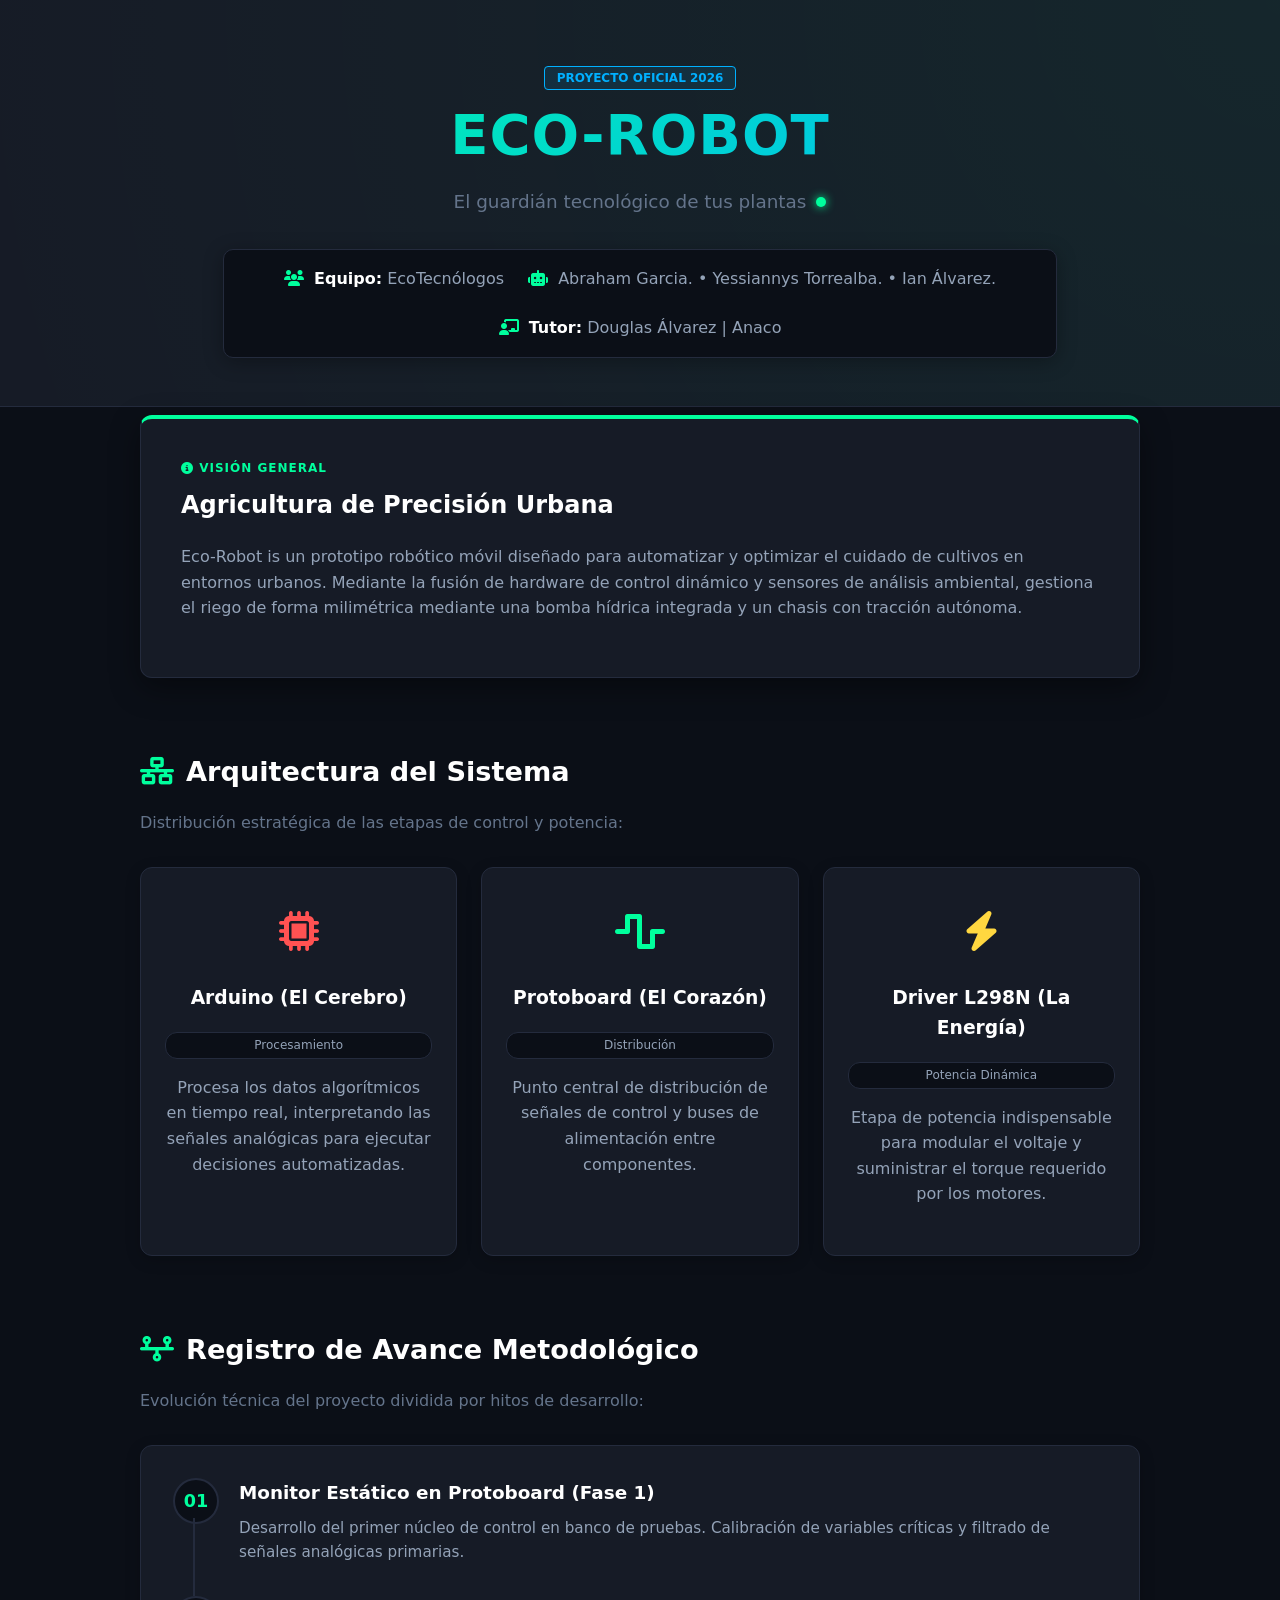
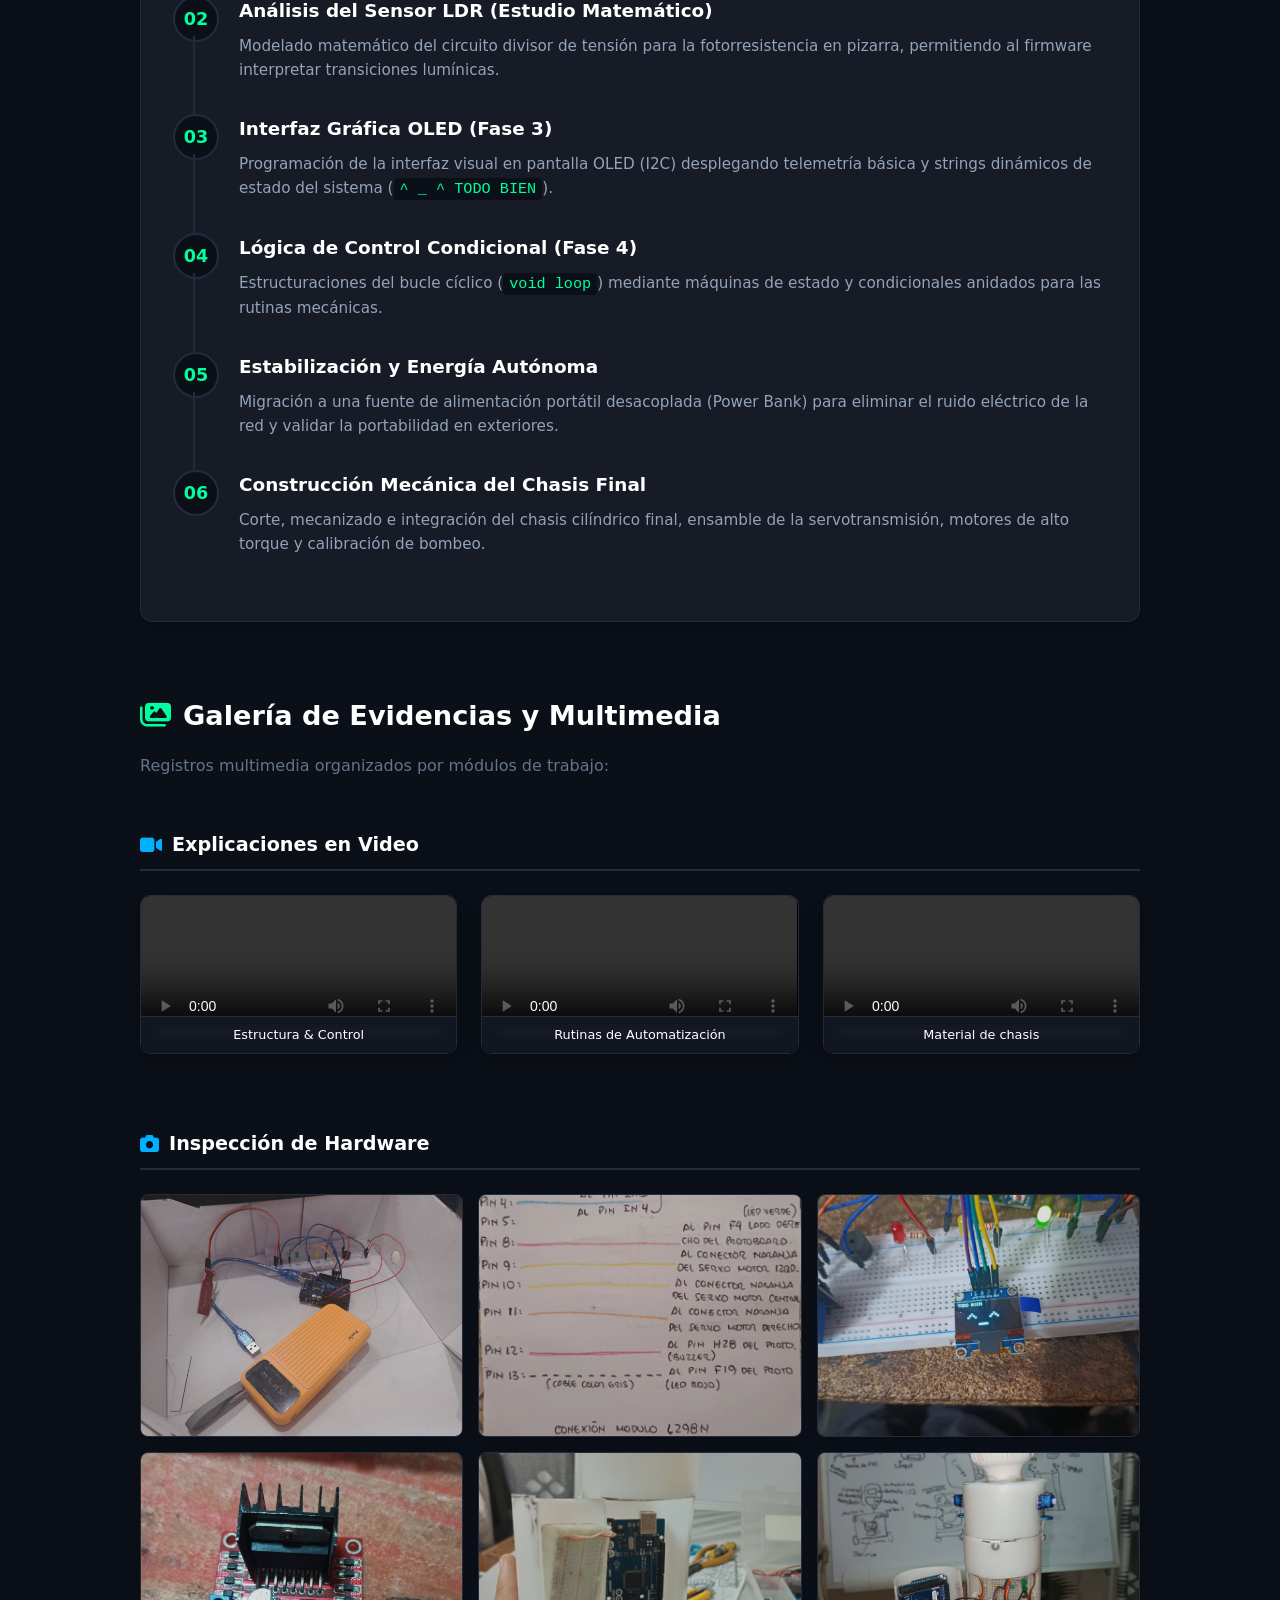
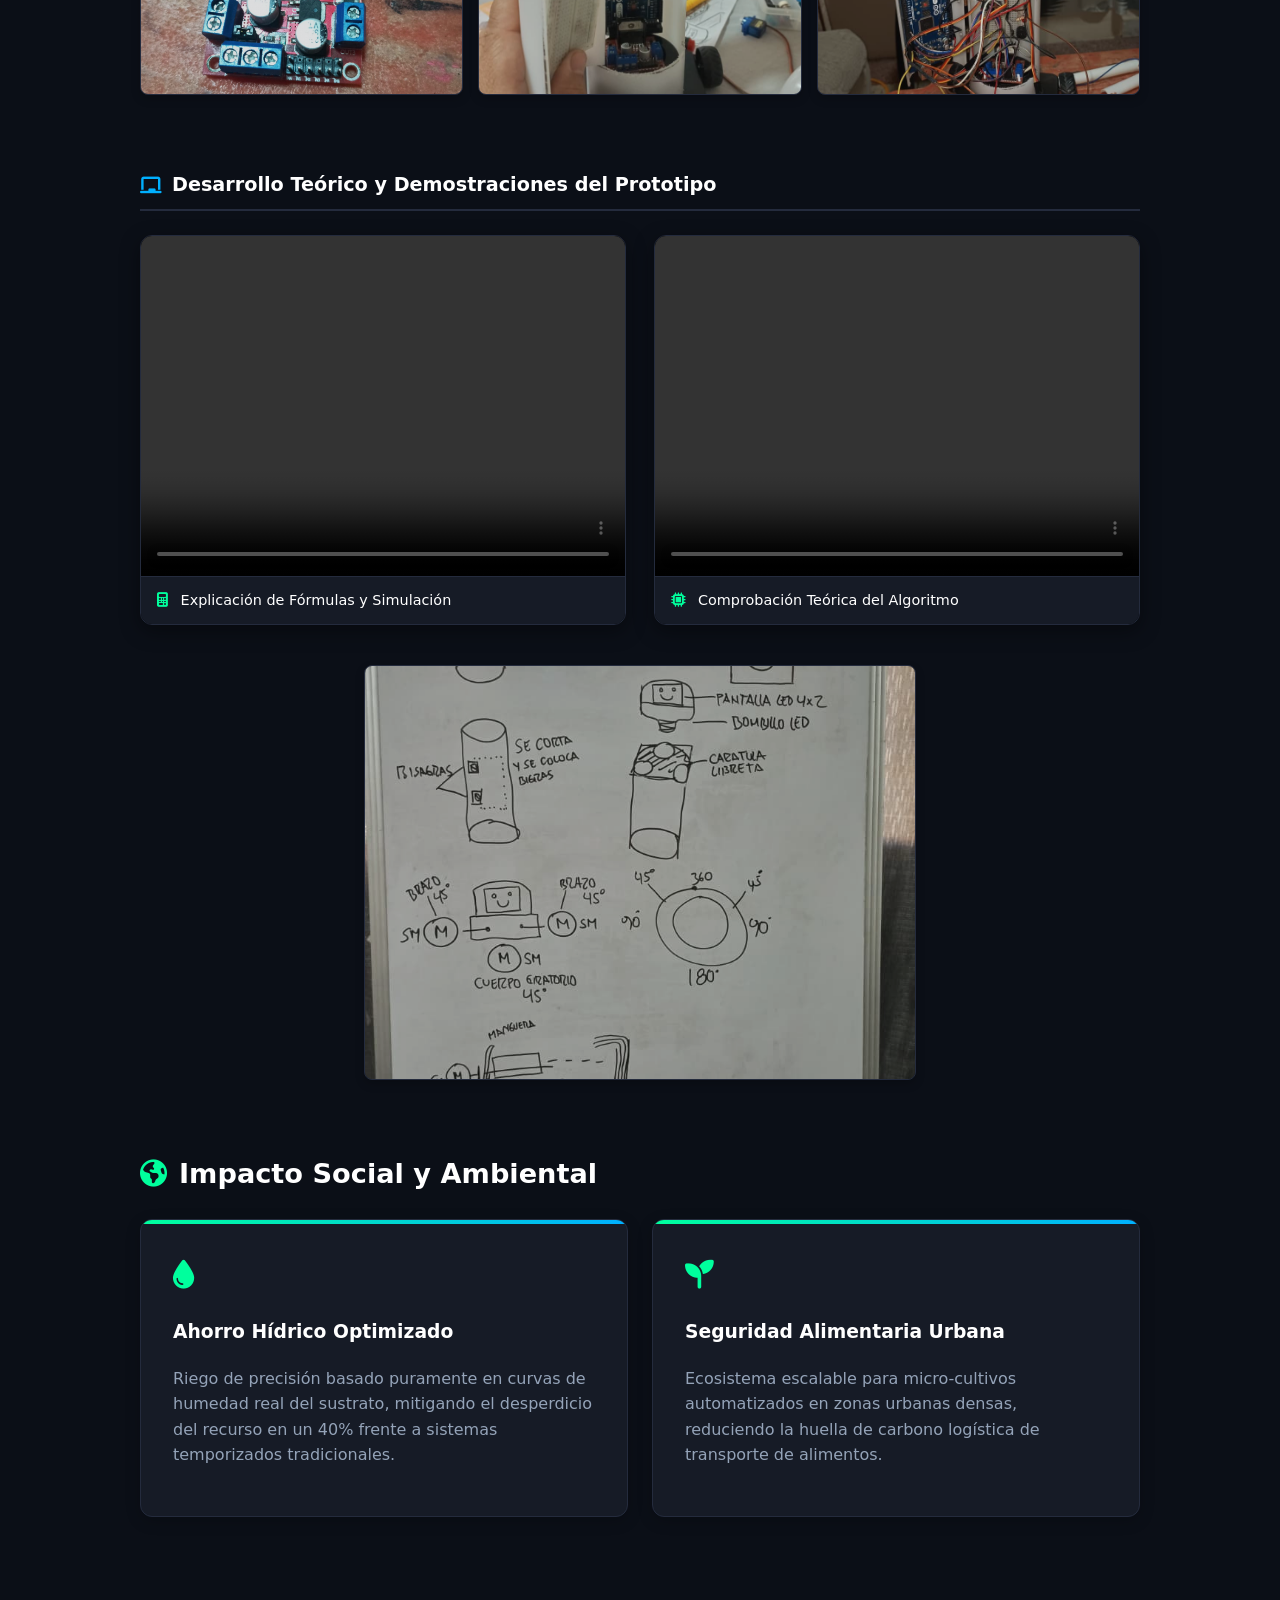
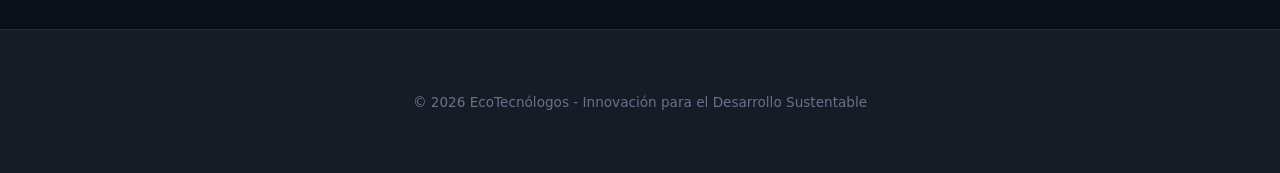
==== ECOROBOT/index.html @ e7c1a078 "Add files via upload" ====
<!DOCTYPE html>
<html lang="es">
<head>
    <meta charset="UTF-8">
    <meta name="viewport" content="width=device-width, initial-scale=1.0">
    <title>Eco-Robot | Olimpiadas de Robótica Creativa 2026</title>
    <link rel="stylesheet" href="estilos.css">
    <!-- Set de íconos moderno -->
    <link rel="stylesheet" href="https://cdnjs.cloudflare.com/ajax/libs/font-awesome/6.4.0/css/all.min.css">
</head>
<body>

    <header>
        <div class="header-content">
            <span class="badge-nano">PROYECTO OFICIAL 2026</span>
            <h1>Eco-Robot</h1>
            <p class="tagline">El guardián tecnológico de tus plantas <span class="pulse-dot"></span></p>
            
            <div class="credits-panel">
                <div class="credit-item"><i class="fa-solid fa-users"></i> <strong>Equipo:</strong> EcoTecnólogos</div>
                <div class="credit-item"><i class="fa-solid fa-robot"></i> Abraham Garcia. • Yessiannys Torrealba. • Ian Álvarez.</div>
                <div class="credit-item"><i class="fa-solid fa-chalkboard-user"></i> <strong>Tutor:</strong> Douglas Álvarez | Anaco</div>
            </div>
        </div>
    </header>

    <div class="container">
        
        <!-- INTRODUCCIÓN -->
        <section class="intro-box">
            <div class="intro-badge"><i class="fa-solid fa-circle-info"></i> VISIÓN GENERAL</div>
            <h2>Agricultura de Precisión Urbana</h2>
            <p>Eco-Robot is un prototipo robótico móvil diseñado para automatizar y optimizar el cuidado de cultivos en entornos urbanos. Mediante la fusión de hardware de control dinámico y sensores de análisis ambiental, gestiona el riego de forma milimétrica mediante una bomba hídrica integrada y un chasis con tracción autónoma.</p>
        </section>

        <!-- ARQUITECTURA -->
        <h2 class="section-title"><i class="fa-solid fa-network-wired"></i> Arquitectura del Sistema</h2>
        <p class="section-subtitle">Distribución estratégica de las etapas de control y potencia:</p>

        <div class="grid-architecture">
            <div class="arch-card">
                <div class="arch-icon icon-brain"><i class="fa-solid fa-microchip"></i></div>
                <h3>Arduino (El Cerebro)</h3>
                <div class="card-tag">Procesamiento</div>
                <p>Procesa los datos algorítmicos en tiempo real, interpretando las señales analógicas para ejecutar decisiones automatizadas.</p>
            </div>
            <div class="arch-card">
                <div class="arch-icon icon-heart"><i class="fa-solid fa-wave-square"></i></div>
                <h3>Protoboard (El Corazón)</h3>
                <div class="card-tag">Distribución</div>
                <p>Punto central de distribución de señales de control y buses de alimentación entre componentes.</p>
            </div>
            <div class="arch-card">
                <div class="arch-icon icon-power"><i class="fa-solid fa-bolt"></i></div>
                <h3>Driver L298N (La Energía)</h3>
                <div class="card-tag">Potencia Dinámica</div>
                <p>Etapa de potencia indispensable para modular el voltaje y suministrar el torque requerido por los motores.</p>
            </div>
        </div>

        <!-- LÍNEA DE TIEMPO LIMPIA -->
        <h2 class="section-title"><i class="fa-solid fa-timeline"></i> Registro de Avance Metodológico</h2>
        <p class="section-subtitle">Evolución técnica del proyecto dividida por hitos de desarrollo:</p>
        
        <div class="timeline-clean">
            <div class="timeline-step">
                <div class="step-number">01</div>
                <div class="step-info">
                    <h3>Monitor Estático en Protoboard (Fase 1)</h3>
                    <p>Desarrollo del primer núcleo de control en banco de pruebas. Calibración de variables críticas y filtrado de señales analógicas primarias.</p>
                </div>
            </div>
            <div class="timeline-step">
                <div class="step-number">02</div>
                <div class="step-info">
                    <h3>Análisis del Sensor LDR (Estudio Matemático)</h3>
                    <p>Modelado matemático del circuito divisor de tensión para la fotorresistencia en pizarra, permitiendo al firmware interpretar transiciones lumínicas.</p>
                </div>
            </div>
            <div class="timeline-step">
                <div class="step-number">03</div>
                <div class="step-info">
                    <h3>Interfaz Gráfica OLED (Fase 3)</h3>
                    <p>Programación de la interfaz visual en pantalla OLED (I2C) desplegando telemetría básica y strings dinámicos de estado del sistema (<code>^ _ ^ TODO BIEN</code>).</p>
                </div>
            </div>
            <div class="timeline-step">
                <div class="step-number">04</div>
                <div class="step-info">
                    <h3>Lógica de Control Condicional (Fase 4)</h3>
                    <p>Estructuraciones del bucle cíclico (<code>void loop</code>) mediante máquinas de estado y condicionales anidados para las rutinas mecánicas.</p>
                </div>
            </div>
            <div class="timeline-step">
                <div class="step-number">05</div>
                <div class="step-info">
                    <h3>Estabilización y Energía Autónoma</h3>
                    <p>Migración a una fuente de alimentación portátil desacoplada (Power Bank) para eliminar el ruido eléctrico de la red y validar la portabilidad en exteriores.</p>
                </div>
            </div>
            <div class="timeline-step">
                <div class="step-number">06</div>
                <div class="step-info">
                    <h3>Construcción Mecánica del Chasis Final</h3>
                    <p>Corte, mecanizado e integración del chasis cilíndrico final, ensamble de la servotransmisión, motores de alto torque y calibración de bombeo.</p>
                </div>
            </div>
        </div>

        <!-- GALERÍA DE EVIDENCIAS Y MULTIMEDIA -->
        <h2 class="section-title"><i class="fa-solid fa-images"></i> Galería de Evidencias y Multimedia</h2>
        <p class="section-subtitle">Registros multimedia organizados por módulos de trabajo:</p>

        <div class="portfolio-gallery">
            
            <!-- Bloque de Videos Generales -->
            <div class="gallery-section">
                <h3><i class="fa-solid fa-video"></i> Explicaciones en Video</h3>
                <div class="video-grid">
                    <div class="media-box">
                        <video src="WhatsApp Video 2026-05-18 at 6.54.21 PM.mp4" controls></video>
                        <span class="media-label">Estructura & Control</span>
                    </div>
                    <div class="media-box">
                        <video src="WhatsApp Video 2026-05-18 at 6.52.00 PM.mp4" controls></video>
                        <span class="media-label">Rutinas de Automatización</span>
                    </div>
                    <div class="media-box">
                        <video src="WhatsApp Video 2026-05-18 at 6.54.24 PM.mp4" controls></video>
                        <span class="media-label">Material de chasis</span>
                    </div>
                </div>
            </div>

            <!-- Bloque de Fotos Generales -->
            <div class="gallery-section">
                <h3><i class="fa-solid fa-camera"></i> Inspección de Hardware</h3>
                <div class="photo-grid">
                    <div class="photo-card">
                        <img src="1.jpeg" alt="Montaje inicial">
                        <div class="photo-info"><h4>Prototipo Inicial</h4><p>Montaje primario</p></div>
                    </div>
                    <div class="photo-card">
                        <img src="pines.jpeg" alt="Estructura del circuito">
                        <div class="photo-info"><h4>Distribución de Buses</h4><p>Cableado de control</p></div>
                    </div>
                    <div class="photo-card">
                        <img src="pantalla.jpeg" alt="Pantalla OLED">
                        <div class="photo-info"><h4>Display OLED</h4><p>Telemetría en tiempo real</p></div>
                    </div>
                    <div class="photo-card">
                        <img src="Alimentacion.jpeg" alt="Circuito autónomo">
                        <div class="photo-info"><h4>Alimentación Portátil</h4><p>Test de desacoplamiento</p></div>
                    </div>
                    <div class="photo-card">
                        <img src="Despiece.jpeg" alt="Componentes chasis">
                        <div class="photo-info"><h4>Despiece Mecánico</h4><p>Estructura del Chasis</p></div>
                    </div>
                    <div class="photo-card">
                        <img src="robo.jpeg" alt="Estructura cilíndrica">
                        <div class="photo-info"><h4>Cuerpo Cilíndrico</h4><p>Ensamble estructural</p></div>
                    </div>
                </div>
            </div>

            <!-- Bloque de Análisis en Pizarra y Demostraciones Avanzadas -->
            <div class="gallery-section">
                <h3><i class="fa-solid fa-chalkboard"></i> Desarrollo Teórico y Demostraciones del Prototipo</h3>
                
                <!-- Videos Teóricos en Paralelo -->
                <div class="video-grid-theory">
                    <div class="media-box-theory">
                        <video controls>
                            <source src="Izquierdo.mp4" type="video/mp4">
                            Tu navegador no soporta videos integrados.
                        </video>
                        <div class="media-label-theory">
                            <i class="fas fa-calculator"></i> Explicación de Fórmulas y Simulación
                        </div>
                    </div>

                    <div class="media-box-theory">
                        <video controls>
                            <source src="Central.mp4" type="video/mp4">
                            Tu navegador no soporta videos integrados.
                        </video>
                        <div class="media-label-theory">
                            <i class="fas fa-microchip"></i> Comprobación Teórica del Algoritmo
                        </div>
                    </div>
                </div>

                <!-- Imagen de la Pizarra Centrada Abajo -->
                <div class="board-grid">
                    <div class="photo-card">
                        <img src="Control.jpeg" alt="PIZARRA">
                        <div class="photo-info">
                            <h4>Cálculos y Ajustes Estructura de Control</h4>
                            <p>Calibración analógica y modelado matemático</p>
                        </div>
                    </div>
                </div>
            </div>

        </div> <!-- Fin de portfolio-gallery -->

        <!-- IMPACTO -->
        <h2 class="section-title"><i class="fa-solid fa-earth-americas"></i> Impacto Social y Ambiental</h2>
        <div class="grid-components">
            <div class="card">
                <div class="card-icon-top"><i class="fa-solid fa-droplet"></i></div>
                <h3>Ahorro Hídrico Optimizado</h3>
                <p>Riego de precisión basado puramente en curvas de humedad real del sustrato, mitigando el desperdicio del recurso en un 40% frente a sistemas temporizados tradicionales.</p>
            </div>
            <div class="card">
                <div class="card-icon-top"><i class="fa-solid fa-seedling"></i></div>
                <h3>Seguridad Alimentaria Urbana</h3>
                <p>Ecosistema escalable para micro-cultivos automatizados en zonas urbanas densas, reduciendo la huella de carbono logística de transporte de alimentos.</p>
            </div>
        </div>

    </div>

    <footer>
        <p>© 2026 EcoTecnólogos - Innovación para el Desarrollo Sustentable</p>
    </footer>

</body>
</html>
---- ECOROBOT/estilos.css ----
/* --- Variables de Paleta Dark Tech (Negro y Verde) --- */
:root {
    --bg-main: #0b0f17;             /* Negro profundo de fondo general */
    --bg-card: #161b26;             /* Gris grafito oscuro para las tarjetas y paneles */
    --primary-green: #00ff9d;       /* Verde menta/neón eléctrico de alto contraste */
    --accent-light-green: #00df89;  /* Verde intermedio para degradados y pulso */
    --primary-blue: #00b0ff;        /* Azul eléctrico para el toque de hardware */
    --border-color: #242b3d;        /* Gris oscuro para bordes limpios en modo oscuro */
    --text-main: #94a3b8;           /* Gris claro/plateado para lectura cómoda */
    --text-bright: #ffffff;         /* Blanco puro para títulos y resaltar información */
    --text-dim: #64748b;            /* Gris apagado para datos secundarios */
}

body {
    font-family: 'Segoe UI', system-ui, sans-serif;
    line-height: 1.6;
    margin: 0; padding: 0;
    background-color: var(--bg-main) !important; /* Fuerza el fondo negro profundo */
    color: var(--text-main);
}

.container {
    max-width: 1000px;
    margin: 0 auto;
    padding: 2rem 1.5rem;
}

/* --- Encabezado Oscuro --- */
header {
    background: radial-gradient(circle at top right, rgba(0, 255, 157, 0.05), transparent), var(--bg-card);
    border-bottom: 1px solid var(--border-color);
    padding: 4rem 1rem 3rem 1rem;
    text-align: center;
}

header h1 {
    margin: 0; font-size: 3.5rem; font-weight: 800;
    background: linear-gradient(135deg, var(--primary-green), var(--primary-blue));
    -webkit-background-clip: text; -webkit-text-fill-color: transparent;
    text-transform: uppercase;
    letter-spacing: 1px;
}

.tagline {
    font-size: 1.15rem; color: var(--text-dim);
    margin: 0.5rem 0 2rem 0;
    display: flex; align-items: center; justify-content: center; gap: 10px;
}

.pulse-dot {
    width: 10px; height: 10px; background-color: var(--primary-green);
    border-radius: 50%; box-shadow: 0 0 10px var(--primary-green);
    animation: pulse 2s infinite;
}
@keyframes pulse {
    0%, 100% { transform: scale(0.95); opacity: 0.6; box-shadow: 0 0 8px var(--primary-green); }
    50% { transform: scale(1.2) ; opacity: 1; box-shadow: 0 0 16px var(--primary-green); }
}

.badge-nano {
    background: rgba(0, 176, 255, 0.1); border: 1px solid var(--primary-blue);
    color: var(--primary-blue); padding: 4px 12px; font-size: 0.75rem; font-weight: bold; border-radius: 4px;
}

.credits-panel {
    display: flex; flex-wrap: wrap; justify-content: center; gap: 1.5rem;
    max-width: 800px; margin: 0 auto; background: var(--bg-main);
    padding: 1rem; border-radius: 10px; border: 1px solid var(--border-color);
    box-shadow: 0 4px 20px rgba(0, 0, 0, 0.3);
}

.credit-item { color: var(--text-main); }
.credit-item strong { color: var(--text-bright); }
.credit-item i { color: var(--primary-green); margin-right: 5px; }

/* --- Panel de Introducción --- */
.intro-box {
    background: var(--bg-card); padding: 2.5rem; border-radius: 12px;
    border: 1px solid var(--border-color); border-top: 4px solid var(--primary-green);
    margin: -1.5rem auto 4rem auto; box-shadow: 0 10px 30px rgba(0, 0, 0, 0.4);
}

.intro-badge { font-size: 0.75rem; color: var(--primary-green); font-weight: bold; margin-bottom: 0.5rem; letter-spacing: 1px; }
.intro-box h2 { color: var(--text-bright); margin-top: 0; }
.intro-box p { color: var(--text-main); }

/* --- Títulos de Sección --- */
.section-title { color: var(--text-bright); font-size: 1.7rem; margin-top: 4.5rem; margin-bottom: 0.5rem; display: flex; align-items: center; gap: 12px; }
.section-title i { color: var(--primary-green); }
.section-subtitle { margin-bottom: 2rem; color: var(--text-dim); font-size: 1rem; }

/* --- Grid de Arquitectura Interactiva --- */
.grid-architecture { display: grid; grid-template-columns: repeat(auto-fit, minmax(280px, 1fr)); gap: 1.5rem; margin-bottom: 4rem; }

.arch-card { 
    background: var(--bg-card); padding: 2rem 1.5rem; border-radius: 12px; 
    text-align: center; border: 1px solid var(--border-color); 
    box-shadow: 0 4px 15px rgba(0, 0, 0, 0.2);
    transition: all 0.3s ease;
}

.arch-card h3 { color: var(--text-bright); }
.arch-card p { color: var(--text-main); }

/* Hover: Eleva la tarjeta e ilumina el borde con el verde neón */
.arch-card:hover {
    transform: translateY(-5px);
    box-shadow: 0 12px 25px rgba(0, 255, 157, 0.08);
    border-color: var(--primary-green);
}

.arch-icon { font-size: 2.5rem; margin-bottom: 1rem; transition: transform 0.3s ease; }
.arch-card:hover .arch-icon { transform: scale(1.1); }

.icon-brain { color: #ff5252; } 
.icon-heart { color: var(--primary-green); } 
.icon-power { color: #ffd740; }

.card-tag { font-size: 0.75rem; background: var(--bg-main); padding: 3px 12px; border-radius: 12px; color: var(--text-main); margin-bottom: 0.8rem; font-weight: 500; border: 1px solid var(--border-color); }

/* --- Línea de Tiempo Limpia --- */
.timeline-clean {
    background: var(--bg-card); border: 1px solid var(--border-color);
    border-radius: 12px; padding: 2rem; box-shadow: 0 4px 15px rgba(0,0,0,0.2);
}
.timeline-step { display: flex; gap: 20px; padding-bottom: 2rem; position: relative; }
.timeline-step:not(:last-child)::after {
    content: ''; position: absolute; top: 40px; left: 20px; bottom: 0; width: 2px; background-color: var(--border-color);
}
.step-number {
    background: var(--bg-main); color: var(--primary-green); font-weight: bold; font-size: 1.1rem;
    width: 42px; height: 42px; border-radius: 50%; display: flex; align-items: center; justify-content: center;
    flex-shrink: 0; border: 2px solid var(--border-color); transition: all 0.3s ease;
}
/* Efecto al pasar el cursor sobre la fila */
.timeline-step:hover .step-number {
    background: var(--primary-green); color: var(--bg-main); border-color: var(--primary-green);
    box-shadow: 0 0 10px var(--primary-green);
}
.step-info h3 { margin: 0 0 0.5rem 0; font-size: 1.15rem; color: var(--text-bright); }
.step-info p { margin: 0; color: var(--text-main); font-size: 0.95rem; }
.step-info code { background: var(--bg-main); color: var(--primary-green); padding: 2px 6px; border-radius: 4px; font-family: monospace; }

/* --- Portafolio de Imágenes en Modo Oscuro --- */
.portfolio-gallery { display: flex; flex-direction: column; gap: 3.5rem; margin-top: 2rem; }
.gallery-section h3 {
    font-size: 1.2rem; color: var(--text-bright); border-bottom: 2px solid var(--border-color); padding-bottom: 8px; margin-bottom: 1.5rem; display: flex; align-items: center; gap: 10px;
}
.gallery-section h3 i { color: var(--primary-blue); }

/* Rejilla de Videos */
.video-grid { display: grid; grid-template-columns: repeat(auto-fit, minmax(280px, 1fr)); gap: 1.5rem; }
.media-box {
    background: #000; border-radius: 10px; overflow: hidden; position: relative; 
    border: 1px solid var(--border-color); box-shadow: 0 4px 15px rgba(0,0,0,0.3);
    transition: all 0.3s ease;
}
.media-box:hover {
    transform: translateY(-4px);
    box-shadow: 0 12px 25px rgba(0,0,0,0.5);
    border-color: var(--primary-blue);
}
.media-box video { width: 100%; display: block; max-height: 240px; object-fit: cover; }
.media-label {
    position: absolute; bottom: 0; left: 0; right: 0; background: rgba(22, 27, 38, 0.85); color: var(--text-bright); padding: 8px 12px; font-size: 0.8rem; text-align: center; backdrop-filter: blur(4px); border-top: 1px solid var(--border-color);
}

/* Rejillas de Fotos */
.photo-grid { display: grid; grid-template-columns: repeat(3, 1fr); gap: 15px; }
.board-grid { display: grid; grid-template-columns: repeat(3, 1fr); gap: 15px; }

.photo-card {
    background: var(--bg-card); border-radius: 8px; overflow: hidden; 
    border: 1px solid var(--border-color); position: relative; 
    aspect-ratio: 4 / 3; box-shadow: 0 4px 10px rgba(0,0,0,0.2);
    transition: all 0.3s ease;
}
/* Hover Fotos: Iluminación neón azulada en las fotos */
.photo-card:hover {
    transform: translateY(-5px);
    box-shadow: 0 12px 22px rgba(0, 176, 255, 0.15);
    border-color: var(--primary-blue);
}
.photo-card img { width: 100%; height: 100%; object-fit: cover; display: block; transition: transform 0.4s ease; opacity: 0.85; /* Un poco opacas por defecto para encajar con el modo oscuro */ }
.photo-card:hover img { transform: scale(1.06); opacity: 1; /* Ilumina al 100% al pasar el mouse */ }

.photo-info {
    position: absolute; bottom: 0; left: 0; right: 0; 
    background: linear-gradient(transparent, rgba(11, 15, 23, 0.95)); color: #fff; 
    padding: 30px 12px 12px 12px; opacity: 0; transition: opacity 0.3s ease;
}
.photo-card:hover .photo-info { opacity: 1; }
.photo-info h4 { margin: 0; font-size: 0.9rem; font-weight: 600; color: var(--text-bright); }
.photo-info p { margin: 2px 0 0 0; font-size: 0.75rem; color: var(--primary-green); /* Subtítulos de las fotos en verde neón */ }

/* --- Tarjetas de Impacto --- */
.grid-components { display: grid; grid-template-columns: repeat(auto-fit, minmax(280px, 1fr)); gap: 1.5rem; margin-top: 1.5rem; }
.card { 
    background: var(--bg-card); padding: 2rem; border-radius: 12px; 
    border: 1px solid var(--border-color); position: relative; overflow: hidden;
    box-shadow: 0 4px 15px rgba(0,0,0,0.2);
    transition: all 0.3s ease;
}
.card h3 { color: var(--text-bright); }
.card p { color: var(--text-main); }
.card::before { content: ''; position: absolute; top: 0; left: 0; width: 100%; height: 4px; background: linear-gradient(90deg, var(--primary-green), var(--primary-blue)); }

.card:hover {
    transform: translateY(-5px);
    box-shadow: 0 12px 24px rgba(0, 255, 157, 0.08);
    border-color: rgba(0, 255, 157, 0.2);
}
.card-icon-top { font-size: 1.8rem; color: var(--primary-green); margin-bottom: 0.5rem; transition: transform 0.3s ease; }
.card:hover .card-icon-top { transform: rotate(10deg) scale(1.1); }

/* --- Footer Oscuro --- */
footer { text-align: center; padding: 3rem 1rem; margin-top: 5rem; border-top: 1px solid var(--border-color); background-color: var(--bg-card); color: var(--text-dim); font-size: 0.85rem; }

/* --- Responsive --- */
@media screen and (max-width: 900px) {
    .photo-grid { grid-template-columns: repeat(2, 1fr); }
}
@media screen and (max-width: 600px) {
    header h1 { font-size: 2.3rem; }
    .photo-grid, .board-grid { grid-template-columns: 1fr; }
    .photo-card { aspect-ratio: 16 / 9; }
    .timeline-clean { padding: 1.2rem; }
}
/* --- Videos para la Sección de Desarrollo Teórico (Versión B: Dos Columnas Grandes) --- */
/* --- Videos para la Sección de Desarrollo Teórico --- */
/* --- Videos para la Sección de Desarrollo Teórico (Versión B Unificada) --- */
/* --- Videos para la Sección de Desarrollo Teórico (Versión B Unificada) --- */
.video-grid-theory {
    display: grid;
    /* Ajusta dinámicamente a dos columnas grandes en PC o una sola en pantallas pequeñas */
    grid-template-columns: repeat(auto-fit, minmax(380px, 1fr)); 
    gap: 1.8rem;
    margin: 1.5rem 0 2.5rem 0; /* Margen para separarse limpiamente de la foto inferior */
    width: 100%;
}

.media-box-theory {
    background: #000000;
    border-radius: 12px;
    overflow: hidden;
    position: relative; 
    border: 1px solid var(--border-color);
    box-shadow: 0 6px 20px rgba(0, 0, 0, 0.4);
    transition: all 0.3s ease;
    display: flex;
    flex-direction: column; /* Alineación vertical perfecta del reproductor y el texto */
}

/* Efecto Hover: Elevación e iluminación verde neón en los bordes */
.media-box-theory:hover {
    transform: translateY(-5px);
    box-shadow: 0 15px 30px rgba(0, 255, 157, 0.18);
    border-color: var(--primary-green);
}

.media-box-theory video {
    width: 100%;
    display: block;
    height: 340px;          /* Mantiene la altura imponente que querías */
    object-fit: contain;    /* Clave: Evita cortes en fórmulas, textos o simulaciones */
    background-color: #000000;
}

.media-label-theory {
    position: relative;     /* Cambiado a relativo para que se posicione ABAJO del video sin tapar controles */
    background: var(--bg-card);
    color: var(--text-bright);
    padding: 12px 16px;
    font-size: 0.9rem;
    text-align: left;
    border-top: 1px solid var(--border-color);
    font-weight: 500;
}

.media-label-theory i {
    color: var(--primary-green);
    margin-right: 8px;
}

/* --- Ajuste de Rejilla para la Pizarra Teórica --- */
.board-grid {
   display: flex;
    justify-content: center; /* Centra la tarjeta de la foto horizontalmente */
    margin-top: 2rem;
    width: 100%;
}
.board-grid .photo-card {
    width: 100%;
    max-width: 550px;       /* Tamaño ideal para que combine con el ancho de los videos */
    height: auto;           /* Permite que la altura se adapte a la imagen real */
    aspect-ratio: 4 / 3;    /* Mantiene la hermosa proporción de pizarra escolar */
}
/* Ajuste de adaptabilidad para pantallas o laptops medianas */
@media screen and (max-width: 950px) {
    .video-grid-theory {
        grid-template-columns: 1fr; /* Si el espacio se reduce, se apilan verticalmente sin romperse */
    }
}
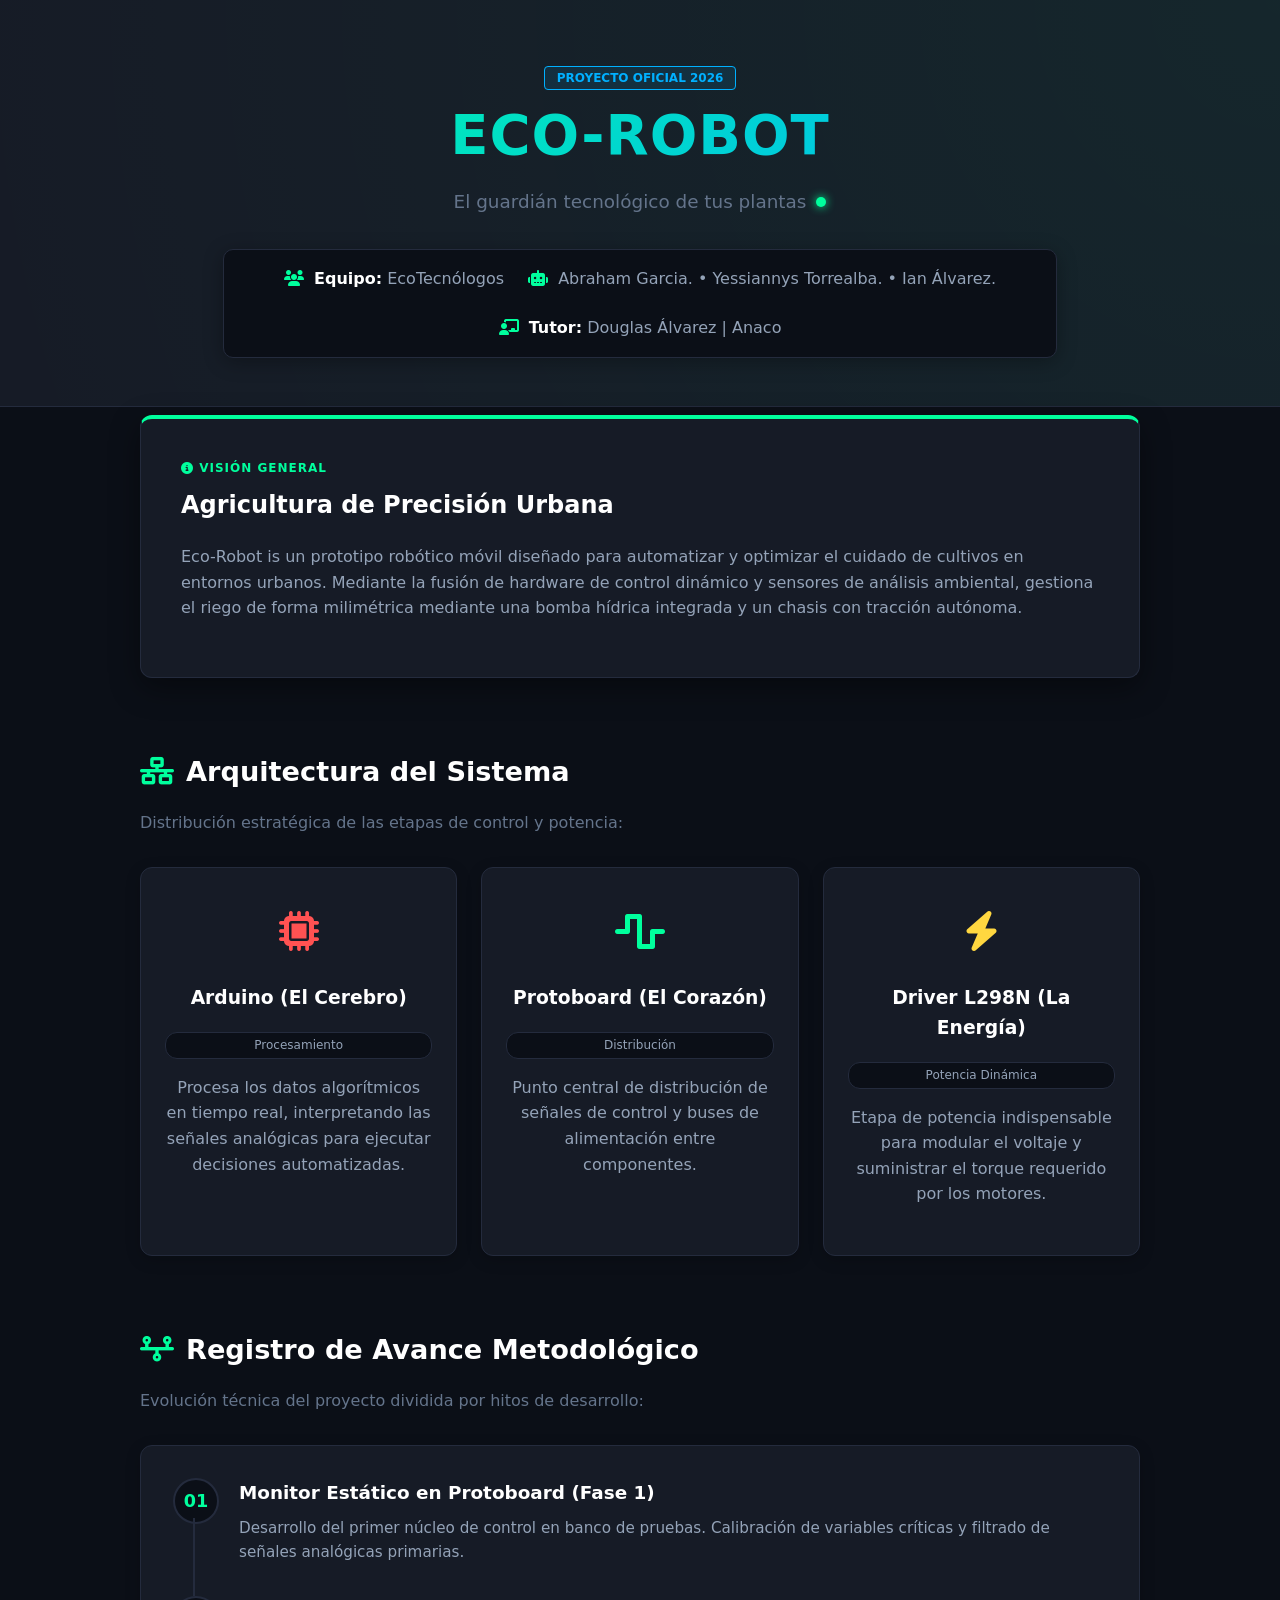
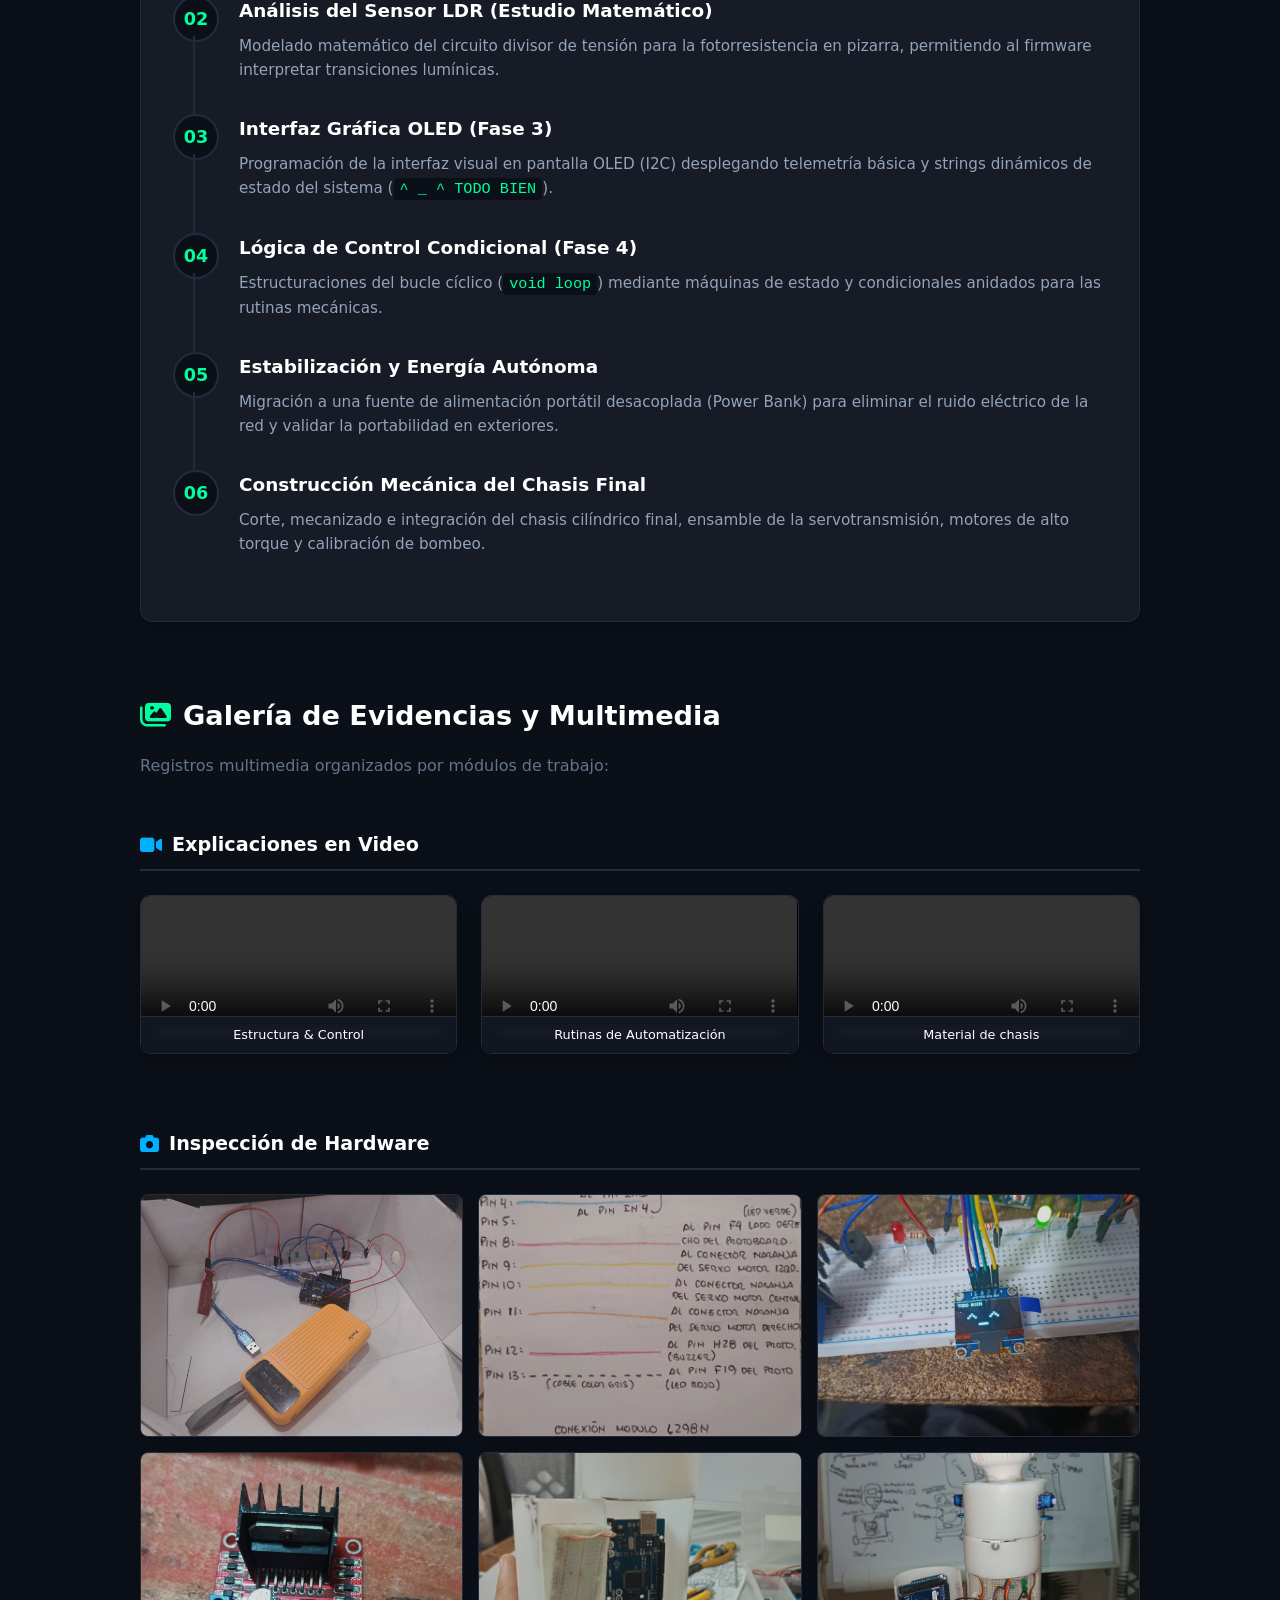
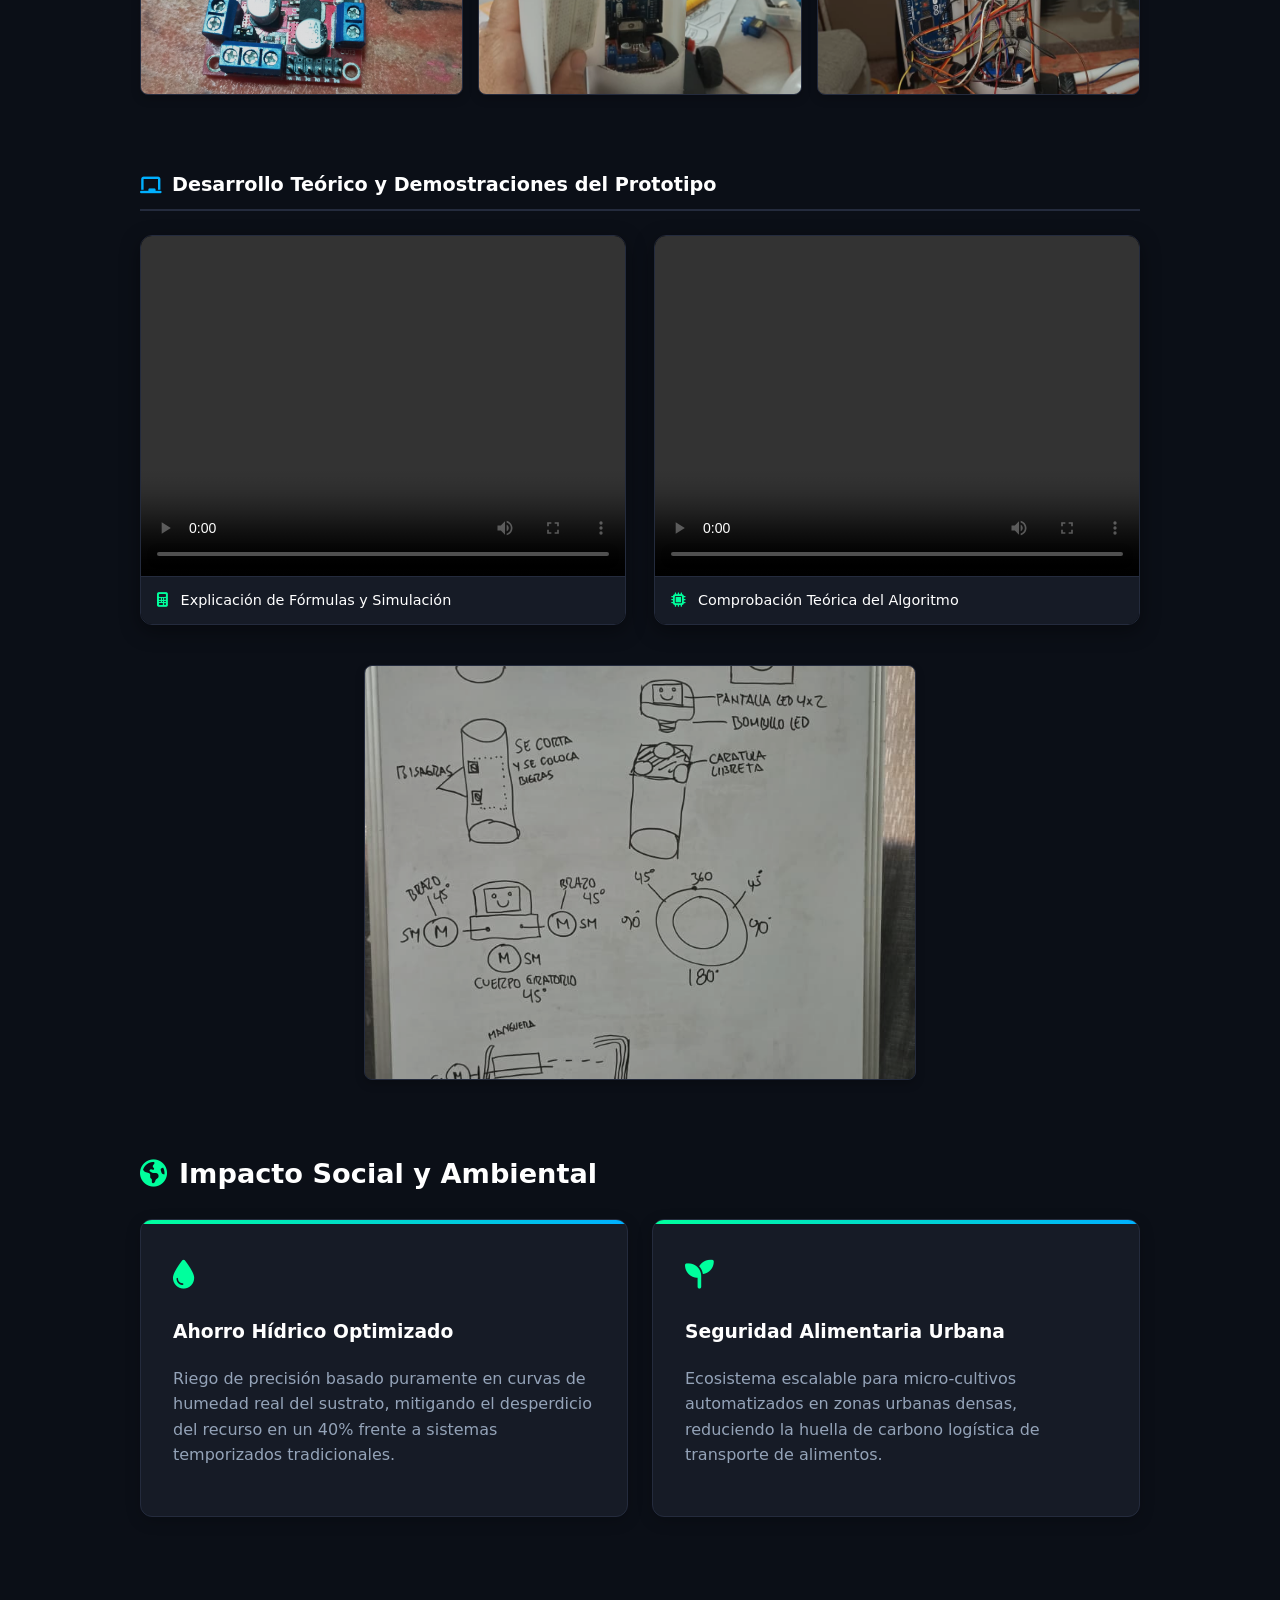
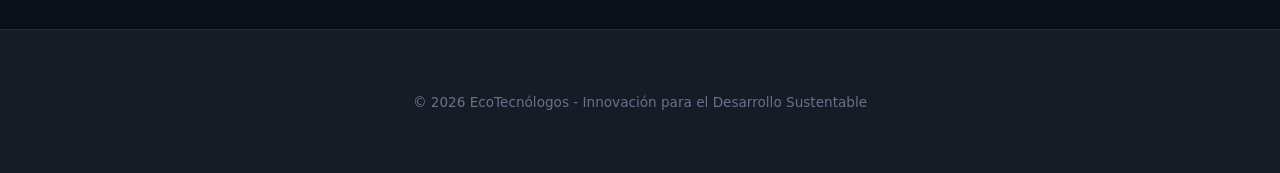
==== commit 65f86404: "Update index.html" ====
--- a/ECOROBOT/index.html
+++ b/ECOROBOT/index.html
@@ -226,4 +226,4 @@
     </footer>
 
 </body>
-</html>+</html>
